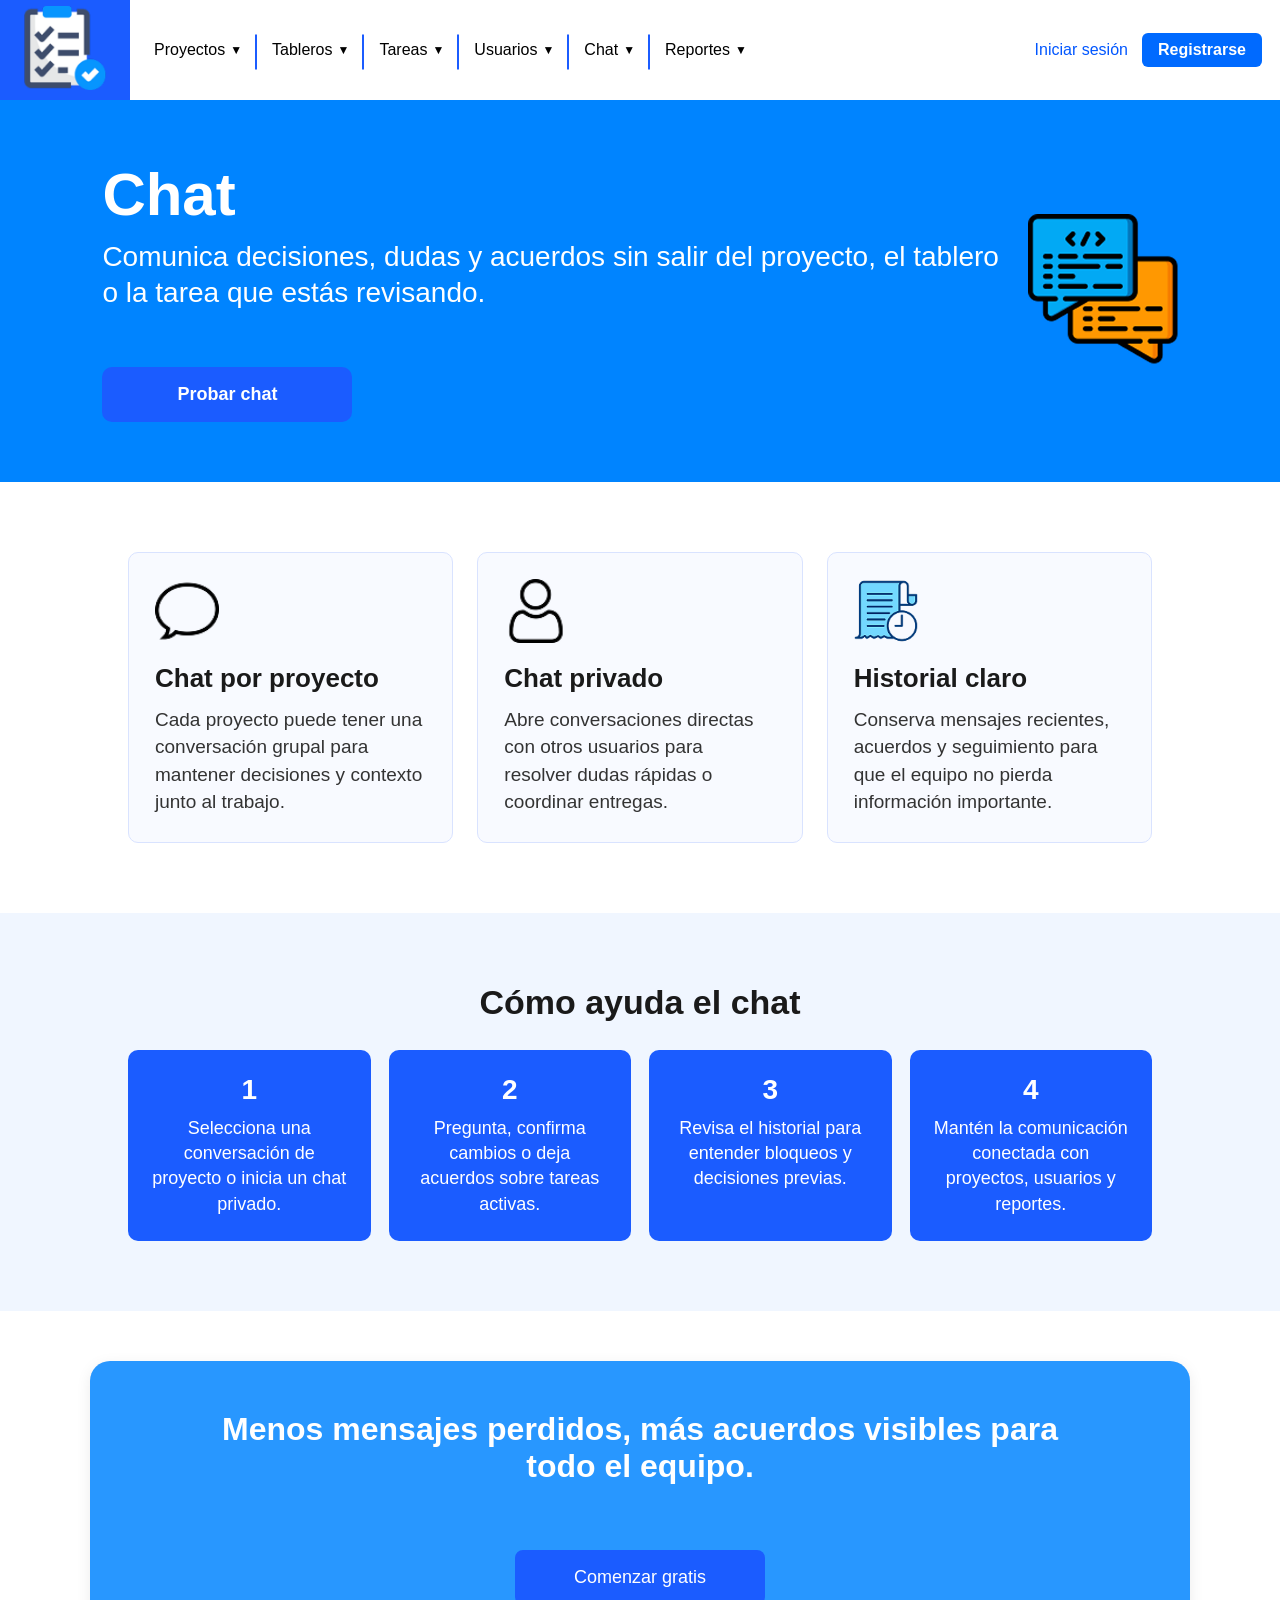
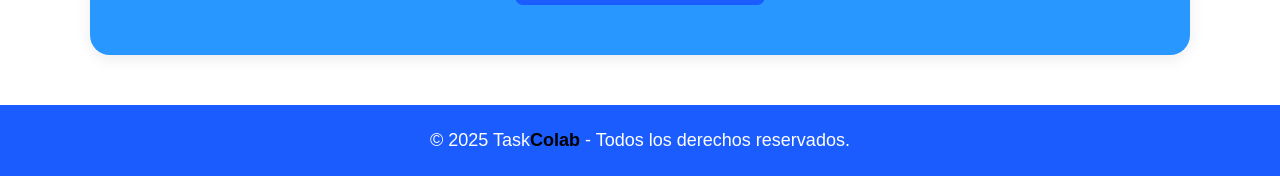
==== view/chat.html @ fbf8bac7 "feat: Informative views" ====
<!DOCTYPE html>
<html lang="es">
<head>
    <meta charset="UTF-8">
    <meta name="viewport" content="width=device-width, initial-scale=1.0">
    <title>Chat</title>
    <link rel="icon" type="image/png" href="../assets/img/logo.png">
    <link rel="apple-touch-icon" href="../assets/img/logo.png">
    <link rel="stylesheet" href="../assets/styles/main.css">
</head>
<body>
    <header class="header">
        <div class="logo-box-todo">
            <a href="../index.html">
                <img src="../assets/img/logo.png" width="30" alt="logo_tareas" class="logo">
            </a>
        </div>

        <nav class="nav-container">
            <div class="nav-links">
                <div class="nav-item dropdown">
                    <a class="dropdown-toggle">Proyectos <span class="arrow">▼</span></a>
                    <div class="dropdown-menu">
                        <a href="../view/proyectos.html"><h4>Espacios de proyecto</h4></a>
                        <p>Centraliza tableros, tareas, miembros, fechas y avances.</p>
                    </div>
                </div>

                <div class="nav-item dropdown">
                    <a class="dropdown-toggle">Tableros <span class="arrow">▼</span></a>
                    <div class="dropdown-menu">
                        <a href="../view/tablero.html"><h4>Administración de tableros</h4></a>
                        <p>Consulta, crea, elimina o edita tus tableros.</p>
                    </div>
                </div>

                <div class="nav-item dropdown">
                    <a class="dropdown-toggle">Tareas <span class="arrow">▼</span></a>
                    <div class="dropdown-menu">
                        <a href="../view/tareas.html"><h4>Gestionar tareas</h4></a>
                        <p>Crea, asigna y monitorea tus tareas de forma sencilla.</p>
                    </div>
                </div>

                <div class="nav-item dropdown">
                    <a class="dropdown-toggle">Usuarios <span class="arrow">▼</span></a>
                    <div class="dropdown-menu">
                        <a href="../view/usuarios.html"><h4>Gestión de usuarios</h4></a>
                        <p>Crea y edita usuarios dentro de tus equipos.</p>
                    </div>
                </div>

                <div class="nav-item dropdown">
                    <a class="dropdown-toggle">Chat <span class="arrow">▼</span></a>
                    <div class="dropdown-menu">
                        <a href="../view/chat.html"><h4>Mensajería del equipo</h4></a>
                        <p>Conversa por proyecto o de forma privada.</p>
                    </div>
                </div>

                <div class="nav-item dropdown">
                    <a class="dropdown-toggle">Reportes <span class="arrow">▼</span></a>
                    <div class="dropdown-menu">
                        <a href="../view/reportes.html"><h4>Panel de reportes</h4></a>
                        <p>Analiza progreso, rendimiento y productividad.</p>
                    </div>
                </div>
            </div>

            <div class="nav-actions">
                <a href="../view/login.html" class="login">Iniciar sesión</a>
                <a href="../view/registro.html">
                    <button class="btn-primary">Registrarse</button>
                </a>
            </div>
        </nav>
    </header>

    <section class="hero">
        <div class="hero-content">
            <h1 class="title">Chat</h1>
            <p class="subtitle">
                Comunica decisiones, dudas y acuerdos sin salir del proyecto, el tablero o la tarea que estás revisando.
            </p>
            <a href="../view/registro.html">
                <button class="btn-secondary">Probar chat</button>
            </a>
        </div>
        <div class="hero-img">
            <img src="../assets/img/img_comenta.png" alt="Imagen de chat">
        </div>
    </section>

    <section class="module-info">
        <div class="module-info-grid">
            <article class="module-info-card">
                <img src="../assets/img/coment-task.png" alt="Chat de proyecto">
                <h3>Chat por proyecto</h3>
                <p>Cada proyecto puede tener una conversación grupal para mantener decisiones y contexto junto al trabajo.</p>
            </article>
            <article class="module-info-card">
                <img src="../assets/img/usuario-task.png" alt="Chat privado">
                <h3>Chat privado</h3>
                <p>Abre conversaciones directas con otros usuarios para resolver dudas rápidas o coordinar entregas.</p>
            </article>
            <article class="module-info-card">
                <img src="../assets/img/historial-reportes.png" alt="Historial">
                <h3>Historial claro</h3>
                <p>Conserva mensajes recientes, acuerdos y seguimiento para que el equipo no pierda información importante.</p>
            </article>
        </div>
    </section>

    <section class="module-flow">
        <h3>Cómo ayuda el chat</h3>
        <div class="module-flow-list">
            <div class="module-flow-step">
                <strong>1</strong>
                <p>Selecciona una conversación de proyecto o inicia un chat privado.</p>
            </div>
            <div class="module-flow-step">
                <strong>2</strong>
                <p>Pregunta, confirma cambios o deja acuerdos sobre tareas activas.</p>
            </div>
            <div class="module-flow-step">
                <strong>3</strong>
                <p>Revisa el historial para entender bloqueos y decisiones previas.</p>
            </div>
            <div class="module-flow-step">
                <strong>4</strong>
                <p>Mantén la comunicación conectada con proyectos, usuarios y reportes.</p>
            </div>
        </div>
    </section>

    <section class="cta">
        <p>Menos mensajes perdidos, más acuerdos visibles para todo el equipo.</p>
        <a href="../view/registro.html">
            <button class="btn-secondary">Comenzar gratis</button>
        </a>
    </section>

    <footer class="footer">
        <p>© 2025 Task<span class="colab-black">Colab</span> - Todos los derechos reservados.</p>
    </footer>

    <script src="../assets/javascript/menu.js"></script>
</body>
</html>
---- assets/styles/main.css ----
* {
    margin: 0;
    padding: 0;
    box-sizing: border-box;
    font-family: "Poppins", sans-serif;
}

body {
    background-color: #ffffff;
    color: #1a1a1a;
}

/* ============= NAVBAR ============= */
.header {
    display: flex;
    align-items: center;
    height: 100px;
    width: 100%;
    justify-content: flex-start;
    overflow: visible;
}

/* Recuadro azul solo donde está el logo */
.logo-box {
    background-color: #1B5CFF;
    width: 200px;       
    height: 100%;
    display: flex;
    justify-content: center;
    align-items: center;
}

.logo {
    width: 100px;
}

/* Parte blanca del header */
.nav-container {
    flex: 1;
    min-width: 0;
    background-color: #ffffff;
    display: flex;
    align-items: center;
    justify-content: space-between;
    padding: 0 clamp(14px, 2.2vw, 36px);
    gap: clamp(12px, 1.8vw, 28px);
}

.nav-links {
    display: flex;
    align-items: center;
    gap: clamp(16px, 1.7vw, 30px);
    min-width: 0;
    flex: 1;
}

.nav-links a {
    color: #000;
    text-decoration: none;
    font-size: clamp(16px, 1.18vw, 20px);
    font-weight: 500;
    position: relative;
    padding: 0 6px;
    white-space: nowrap;
}
.nav-links a:hover {
    color: #1B5CFF;
}


/* Línea azul entre los enlaces */
.nav-links a::after {
    content: "";
    position: absolute;
    right: calc(clamp(16px, 1.7vw, 30px) / -2);
    top: 60%;
    transform: translateY(-50%);
    width: 2px;
    height: 40px; 
    background-color: #1B5CFF; 
}

.nav-links .nav-item:last-child a::after,
.dropdown-menu a::after {
    display: none;
}


.nav-actions {
    display: flex;
    align-items: center;
    gap: clamp(12px, 1.5vw, 24px);
    flex-shrink: 0;
}

.login {
    color: #0056ff;
    font-weight: 500;
    text-decoration: none;
    font-size: clamp(16px, 1.18vw, 20px);
    white-space: nowrap;
}
.login:hover {
    text-decoration: underline;
}

.btn-primary {
    background-color: #006aff;
    color: #fff;
    border: none;
    border-radius: 6px;
    padding: 8px 16px;
    cursor: pointer;
    font-weight: 600;
    font-size: clamp(16px, 1.15vw, 20px);
    white-space: nowrap;
}

.btn-primary:hover {
    background-color: #004dcc;
}


/* ============= BOTONES UNIFICADOS ============= */
.btn-secondary,
.hero .btn-secondary,
.features .btn-secondary,
.main-features button {
    background-color: #1B5CFF;
    color: #fff;
    border: none;
    border-radius: 10px;
    width: 250px;         
    height: 55px;          
    font-size: 18px;
    font-weight: 600;
    cursor: pointer;
    transition: 0.3s ease;
    text-align: center;
    display: inline-block;
}

.btn-secondary:hover,
.hero .btn-secondary:hover,
.features .btn-secondary:hover,
.main-features button:hover {
    background-color: #004dcc;
}

/* ============= HERO ============= */
.hero {
    background: #0084FF;
    color: #fff;
    padding: 60px 15%;
    display: flex;
    align-items: center;
    justify-content: space-between;
}

.hero-content {
    max-width: 900px;
}

.title {
    font-size: 80px;
    font-weight: 700;
    margin-bottom: 10px;
}

.title span {
    color: #000;
    padding: 0 6px;
    border-radius: 4px;
}

.subtitle {
    font-size: 40px;
    margin-bottom: 25px;
    line-height: 1.3;
}

.hero-img img {
    width: 180px;
}

/* ============= FEATURES ============= */
.features {
    background: #ffffff;
    text-align: center;
    padding: 50px 10%;
}

.features h2 {
    color: #1a1a1a;
    font-size: 30px;
    font-weight: 600;
    margin-bottom: 35px;
}

.features-grid {
    display: flex;
    justify-content: center;
    flex-wrap: wrap;
    gap: 35px;
}

.feature-item {
    width: 170px;
    text-align: center;
    border-radius: 10px;
    padding: 15px 10px;
    transition: transform 0.2s ease-in-out;
}

.feature-item:hover {
    transform: translateY(-5px);
}

.feature-item img {
    width: 80px;
    margin-bottom: 10px;
}

.feature-item p {
    font-size: 25px;
    color: #fff;
    font-weight: 600;
}

.feature-item:nth-child(1),
.feature-item:nth-child(3) {
    background-color: #2897FF;
}

.feature-item:nth-child(2),
.feature-item:nth-child(4) {
    background-color: #1B5CFF;
}

.features .btn-secondary {
    margin-top: 40px;
}

/* ============= WHY TASKCOLAB ============= */
.why {
    display: flex;
    align-items: center;
    justify-content: center;
    gap: 60px;
    background: #f0f6ff;
    padding: 80px 10%;
    position: relative;
}

.why::before {
    content: "";
    position: absolute;
    right: 0;
    top: 0;
    width: 60%;
    height: 90%;
    background: #007bff;
    opacity: 0.12;
}

.why-img img {
    width: 600px;
    max-width: 100%;
    z-index: 1;
}

.why-text {
    background: #007bff;
    color: #fff;
    padding: 40px 50px;
    border-radius: 15px;
    z-index: 2;
    max-width: 450px;
}

.why-text h3 {
    font-size: 36px;
    font-weight: 700;
    margin-bottom: 20px;
    text-align: center;
}

.why-text ul {
    list-style: none;
    padding: 0;
}

.why-text li {
    font-size: 32px;
    margin-bottom: 10px;
    padding-left: 20px;
    position: relative;
}

.why-text li::before {
    content: "•";
    color: #fff;
    position: absolute;
    left: 0;
    top: 0;
}

/* ============= MAIN FEATURES ============= */
.main-features {
    text-align: center;
    padding: 60px 10%;
}

.main-features h3 {
    font-size: 30px;
    color: #000000;
    margin-bottom: 35px;
}

.main-features-list {
    display: flex;
    flex-direction: column;
    align-items: center;
    gap: 20px;
    margin-bottom: 50px;
}

.feature-card {
    padding: 20px;
    border-radius: 10px;
    width: 90%;
    max-width: 1100px;
    display: flex;
    align-items: center;
    gap: 20px;
    text-align: left;
    transition: 0.3s ease;
}

.feature-card:nth-child(odd) {
    background: #1B5CFF;
}

.feature-card:nth-child(even) {
    background: #2897FF;
}

.feature-card img {
    width: 60px;
}

.feature-card p {
    font-size: 20px;
    color: #ffffff;
    line-height: 1.3;
}
.feature-card:hover {
    transform: translateY(-5px);
}

/* ============= CTA ============= */
.cta {
    background-color: #2897FF;
    color: #fff;
    text-align: center;
    padding: 60px 8%;
    border-radius: 20px;
    max-width: 1100px;
    margin: 50px auto;
    box-shadow: 0 4px 15px rgba(0, 0, 0, 0.08);
}

.cta p {
    font-size: 38px;
    font-weight: 600;
    margin-bottom: 35px;
}

.cta .btn {
    background: #fff;
    color: #007bff;
    padding: 18px 45px;
    border-radius: 10px;
    font-weight: 700;
    font-size: 30px;
    border: none;
    cursor: pointer;
    transition: 0.3s;
}

.cta .btn:hover {
    background: #e6f0ff;
}

/* ============= FOOTER ============= */
.footer {
    background: #1B5CFF;
    color: #fff;
    text-align: center;
    font-size: 20px;
    padding: 30px 0;
}

.footer .colab-black {
    color: #000;
    font-weight: 700;
}

/* ============= SECCION LOGINN ============= */
/* ==== FONDO ==== */
.login-background {
    background: #0084FF url('../img/imagenfondologin.png') center center no-repeat;
    background-size: cover;
    width: 100%;
    height: 100vh;

    display: flex;
    flex-direction: column;
    justify-content: center;
    align-items: center;
    position: relative;
}


/* ==== TARJETA LOGIN ==== */
.login-card {
    
    background: rgba(255, 255, 255, 0.8);
    padding: 40px 60px;
    border-radius: 15px;
    box-shadow: 0 4px 10px rgba(0,0,0,0.15);
    text-align: center;
    width: 320px;
}

.login-card h2 {
    margin-bottom: 25px;
    font-size: 26px;
    color: #000;
}

/* ==== CAMPOS ==== */
.login-card label {
    display: block;
    text-align: left;
    margin-bottom: 6px;
    font-size: 14px;
    font-weight: 600;
    color: #000000;
}

.login-card input {
    background-color: rgba(27, 92, 255, 0.55); 
    color: #ffffff;
    width: 100%;
    padding: 10px;
    border-radius: 8px;
    border: 1.5px solid transparent;
    margin-bottom: 18px;
    font-size: 14px;
    outline: none;
}

.login-card input:focus {
    border-color: #ffffff; 
    box-shadow: 0 0 8px rgba(255, 255, 255, 0.7); 
    color: #ffffff;
    background-color: rgba(27, 92, 255, 0.8);
}
/* ==== BOTÓN ==== */
.login-card button {
    background-color: #1B5CFF;
    color: #fff;
    border: none;
    border-radius: 8px;
    padding: 10px 0;
    width: 100%;
    font-size: 16px;
    font-weight: 600;
    cursor: pointer;
    transition: 0.3s;
}

.login-card button:hover {
    background-color: #004dcc;
}

/* ==== ENLACE ==== */
.register-link {
    display: block;
    margin-top: 15px;
    color: #004dcc;
    text-decoration: none;
    font-size: 16px;
}


/* ==== LOGO SUPERIOR ==== */
.logo-header {
    background: #1B5CFF;
    position: absolute;
    top: 0px;
    left: 0px;
    padding: 20px; 
    border-radius: 0px; 
    display: flex;
    justify-content: center;
    align-items: center;
    box-shadow: 0 2px 8px rgba(0,0,0,0.2);
    transition: all 0.3s ease;
}
.logo-header:hover {
    background: #004dcc; 
    transform: scale(1.05); 
    box-shadow: 0 4px 12px rgba(0,0,0,0.3); 
}

.logo-header img {
    width: 90px;
    height: auto;
}
.register-link:hover {
    text-decoration: underline;
}

/* ==================== TABLEROS ==================== */

.why-tableros {
    display: flex;
    justify-content: center;
    align-items: center;
    gap: 25px;
    padding: 60px 10%;
    flex-wrap: wrap;
}

/* Recuadros */
.why-box {
    width: 500px;
    height: 300px;
    border-radius: 10px;
    display: flex;
    flex-direction: column;
    justify-content: center;
    align-items: center;
    padding: 60px;
}

/* Recuadro blanco */
.white-box img {
    width: 100%;
    height: auto;
}

/* Recuadro azul */
.blue-box {
    background-color: #1B5CFF;
    color: #ffffff;
    text-align: center;
    border-radius: 10px;
    padding: 30px;
}

.blue-box h3 {
    font-size: 30px;
    line-height: 1.4;
    margin-bottom: 20px;
    font-weight: 600;
}

.blue-box img {
    width: 90px;
    height: auto;
}

/* Hover sutil */
.white-box:hover, .blue-box:hover {
    transform: translateY(-5px);
    transition: 0.3s ease;
}



/* --- FEATURES TABLEROS --- */
.features-tableros {
    background: #ffffff;
    text-align: center;
    font-size: 36px;
    padding: 60px 10%;
}

.features-grid-tableros {
    display: flex;
    flex-direction: column; /* uno debajo del otro */
    align-items: center;
    gap: 25px; /* separación entre recuadros */
}

/* Recuadro individual */
.feature-item-tableros {
    display: flex;
    align-items: center;
    justify-content: space-between;
    gap: 30px;
    width: 500px;
    border-radius: 12px;
    padding: 20px 25px;
    transition: all 0.3s ease;
    color: #ffffff;
    cursor: pointer;
}

/* Texto dentro del recuadro */
.feature-item-tableros p {
    font-size: 30px;
    font-weight: 400;
    margin: 0;
}

/* Imagen a la derecha */
.feature-item-tableros img {
    width: 100px;
    height: auto;
}
.main-features-box,
.main-features-box * {
  color: #fff !important;
}

/* Colores alternados */
.feature-item-tableros:nth-of-type(2) {
    background-color: #1B5CFF;
}
.feature-item-tableros:nth-of-type(3) {
    background-color: #2897FF;
}
.feature-item-tableros:nth-of-type(4) {
    background-color: #1B5CFF;
}

/* Hover igual que login/registro */
.feature-item-tableros:hover {
    transform: scale(1.05);
    box-shadow: 0 0 15px rgba(27, 92, 255, 0.5);
}

/* Botón final */
.features-tableros .btn-secondary {
    margin-top: 40px;
    padding: 12px 25px;
    font-size: 18px;
    background-color: #1B5CFF;
    color: white;
    border: none;
    border-radius: 8px;
    cursor: pointer;
    transition: all 0.3s ease;
}

.features-tableros .btn-secondary:hover {
    background-color: #174ed1;
    transform: scale(1.05);
}

/* === MAIN FEATURES: un solo recuadro con texto vertical e imágenes a la derecha === */
.main-features-tableros {
    text-align: center;
    padding: 60px 0;
}

/* Recuadro azul completo */
.main-features-box {
    background-color: #1B5CFF;
    color: #fff;
    max-width: 1100px;
    width: 90%;
    max-width: Cx;
    margin: 0 auto;
    padding: 40px 60px;
    border-radius: 10px;
    box-shadow: 0 4px 10px rgb(255, 255, 255);
}

/* Título */
.main-features-box h3 {
    color:#f0f6ff;
    font-size: 30px;
    font-weight: 700;
    margin-bottom: 35px;
    text-align: center;
}

/* Contenedor de los pasos */
.main-features-steps {
    display: flex;
    flex-direction: column;
    gap: 25px;
}

/* Cada paso */
.step {
    display: flex;
    align-items: center;
    gap: 25px;
    /*justify-content: flex-start;*/
    text-align: left;
}

/* Números dentro de círculos */
.circle {
    width: 50px;
    height: 50px;
    border: 3px solid #fff;
    border-radius: 50%;
    display: flex;
    align-items: center;
    justify-content: center;
    font-weight: 700;
    font-size: 20px;
}

/* Texto de cada paso */
.step p {
    font-size: 25px;
    flex: 1;
}

/* Botón */
.main-features-tableros .btn-primary {
    margin-top: 30px;
    padding: 15px 20px;
    font-size: 18px;

}
/* Logo con hover en la esquina superior izquierda */
.logo-box-todo {
    background-color: #1B5CFF;
    width: clamp(130px, 10vw, 170px);
    flex-shrink: 0;
    height: 100%;
    display: flex;
    justify-content: center;
    align-items: center;
}
.logo-box-todo:hover {
    background: #004dcc; 
    transform: scale(1.05); 
    box-shadow: 0 4px 12px rgba(0,0,0,0.3);
}



/* ==================== TAREAS ============================== */
/* ==== SECCIÓN WHY-TAREAS ==== */
.why-tareas {
  display: flex;
  justify-content: center;
  align-items: flex-start;
  gap: 50px;
  padding: 50px 10%;
  position: relative;
}

/* Cada bloque de tarea (parte 1 y parte 2) */
.why-tareas > div {
  flex: 1;
  text-align: left;
}

/* Línea vertical al centro */
.why-tareas::before {
  content: "";
  position: absolute;
  top: 0;
  bottom: 0;
  width: 3px;
  background-color: #1B5CFF;
  left: 50%;
  transform: translateX(-50%);
}

/* Título de cada parte */
.why-tareas h3 {
  font-size: 30px;
  color: #000;
  margin-bottom: 15px;
  text-align: center;
}

/* Caja de cada fila (tarea asignada, fecha, prioridad, etc.) */
.why-box-tareas {
  display: flex;
  align-items: center;
  gap: 10px;
  margin-bottom: 10px;
}

.why-box-tareas img {
  width: 30px;
  height: 30px;
}

.why-box-tareas p {
  font-size: 20px;
  color: #000;
  margin: 0;
}


/* ==== SECCIÓN FUNCIONES DE TAREAS ==== */
.features-task {
  text-align: center;
  background-color: #fff;
  padding: 60px 10%;
}

.features-task-box h3:first-of-type {
  font-size: 36px;
  margin-bottom: 25px;
  color: #000;
}

.features-steps {
  display: flex;
  flex-direction: column;
  align-items: flex-start;
  gap: 15px;
  margin: 0 auto 25px;
  max-width: 700px;
}

.step {
  display: flex;
  align-items: center;
  gap: 10px;
}

.step img {
  width: 25px;
}

.step p {
  font-size: 25px;
  color: #000;
}

.features-task-box h3:last-of-type {
  font-size: 30px;
  color: #000;
  margin: 30px 0 10px;
}

.features-task button {
  background-color: #1B5CFF;
  color: #fff;
  border: none;
  border-radius: 8px;
  padding: 18px 42px;
  font-size: 16px;
  cursor: pointer;
  transition: 0.3s;
}

.features-task button:hover {
  background-color: #004dcc;
}

/* ==== SECCIÓN DE TRES RECUADROS AZULES ==== */
.mmain-features {
  background-color: #fff;
  text-align: center;
  padding: 50px 10%;
}

.main-features-grid {
  display: flex;
  justify-content: center;
  gap: 20px;
  margin-bottom: 30px;
}

.feature-item-task {
  background-color: #1B5CFF;
  border-radius: 12px;
  padding: 20px 25px;
  width: 350px;
  font-size: 30px;
  color: #fff;
  display: flex;
  flex-direction: row-reverse;
  align-items: center;
  justify-content: space-between;
  text-align: left;
  transition: transform 0.3s ease, background-color 0.3s ease;
}

.feature-item-task :hover {
  transform: translateY(-5px);
  background-color: #004dcc;
}

.feature-item-task-task p {
  font-size: 20px;
  font-weight: 600;
  margin: 5;
  max-width: 80%;
}

.feature-item-task img {
  width: 90px;
  height: auto;
}

/* Botón debajo */
.mmain-features button {
  background-color: #1B5CFF;
  color: #fff;
  border: none;
  border-radius: 8px;
  padding: 12px 25px;
  font-size: 16px;
  cursor: pointer;
  transition: 0.3s;
}

.mmain-features button:hover {
  background-color: #004dcc;
}

/* ================== SECCION USUARIOS ======================= */

.why-usuarios {
  display: flex;
  justify-content: space-between;
  align-items: flex-start;
  background-color: #ffffff;
  padding: 60px 10%;
  gap: 50px;
}

.why-parte1-usuarios {
  flex: 1;
}

.why-parte1-usuarios h3 {
  font-size: 40px;
  color: #000;
  margin-bottom: 15px;
}

.why-parte1-usuarios p {
  font-size: 20px;
  color: #333;
  line-height: 1.6;
}

.why-parte2-usuarios {
  flex: 1;
  display: flex;
  justify-content: center;
  font-size: 10px;
}
.why-parte2-usuarios:hover{
    transform: translateY(-5px);
}

.why-box-usuarios {
  background-color: #f8faff;
  border: 1px solid #d9e3ff;
  border-radius: 12px;
  padding: 25px 30px;
  width: 350px;
  text-align: left;
  box-shadow: 0px 3px 8px rgba(0,0,0,0.05);
}

.user-header {
  display: flex;
  align-items: center;
  gap: 15px; /* espacio entre foto y texto */
  margin-bottom: 15px;
}

.user-header img {
  width: 80px;
  height: 80px;
  border-radius: 50%;
}

.user-info h3 {
  font-size: 30px;
  color: #000;
  margin: 0;
}

.user-info h4 {
  font-size: 15px;
  color: #000000;
  margin-top: 5px;
}

.why-box-usuarios ul {
  list-style-type: disc;
  padding-left: 20px;
  margin: 0;
}

.why-box-usuarios li {
  font-size: 20px;
  color: #000;
  margin-bottom: 5px;
}

/* ======= SECCIÓN FEATURES (Roles y Seguridad) ======= */
.features-usuarios {
  background-color: #fff;
  padding: 60px 10%;
  text-align: center;
}

.features-grid-usuarios {
  display: flex;
  flex-wrap: wrap;
  justify-content: center;
  gap: 25px;
  margin-top: 30px;
}

/* Títulos y descripciones generales */
.features-grid-usuarios > div:first-child {
  flex-basis: 100%;
  text-align: center;
}

.features-grid-usuarios h3 {
  font-size: 40px;
  color: #000;
  margin-bottom: 10px;
}

.features-grid-usuarios p {
  font-size: 20px;
  color: #333;
  line-height: 1.5;
}

/* Tarjetas individuales */
.feature-item-usuarios {
  background-color: #f8faff;
  border: 1px solid #d9e3ff;
  border-radius: 12px;
  padding: 25px 20px;
  width: 350px;
  text-align: left;
  text-align: center;
  box-shadow: 0px 3px 8px rgba(0,0,0,0.05);
  transition: transform 0.3s ease;

  display: flex;
  flex-direction: column;
  gap: 20px;
}

.feature-item-header {
  display: flex;
  align-items: center;
  gap: 15px;
}

.feature-item-usuarios:hover {
  transform: translateY(-5px);
}

.feature-item-usuarios img {
  width: 60px;
  height: 60px;
}

.feature-item-usuarios h3 {
  font-size: 25px;
  color: #000;
  margin-bottom: 0px;
}

.feature-item-usuarios p {
  font-size: 18px;
  color: #444;
  text-align: justify;
}

/* ======= BOTÓN ======= */
.btn-secondary {
  background-color: #1b5cff;
  color: #fff;
  font-size: 18px;
  font-weight: 500;
  margin-top: 30px;;
  border-radius: 8px;
  padding: 12px 28px;
  cursor: pointer;
  transition: background 0.3s ease;
}

.btn-secondary:hover {
  background-color: #0d47d4;
}

/* ====== SECCIÓN TIPOS DE REPORTES ====== */
.features-reportes {
  background-color: #fff;
  text-align: center;
  padding: 60px 10%;
}

.features-grid-reportes {
  display: flex;
  flex-direction: column;
  align-items: center;
  gap: 35px;
}

.features-grid-reportes h3 {
  font-size: 30px;
  font-weight: 700;
  color: #000;
  margin-bottom: 20px;
}

/* Contenedor principal de los ítems */
.feactures-item-repo {
  display: flex;
  flex-wrap: wrap;
  justify-content: center;
  gap: 30px;
}

/* Cada ítem individual */
.item-header-repo {
  display: flex;
  align-items: center;
  gap: 15px;
  background-color: #f8f9ff;
  border: 2px solid #d3dcff;
  border-radius: 12px;
  padding: 20px 25px;
  width: 300px;
  transition: all 0.3s ease;
  text-align: left;
}

.item-header-repo:hover {
  background-color: #e9efff;
  transform: translateY(-5px);
  box-shadow: 0 4px 12px rgba(0, 0, 0, 0.15);
}

/* Imagen de cada tipo de reporte */
.item-header-repo img {
  width: 60px;
  height: 60px;
  flex-shrink: 0;
}

/* Texto al lado derecho */
.item-header-repo p {
  font-size: 18px;
  font-weight: 600;
  color: #000;
  margin: 0;
}

/* =================== SECCIÓN PRINCIPAL (VENTAJAS DE REPORTES) ============== */
.features-reportes {
  background-color: #fff;
  text-align: center;
  padding: 60px 10%;
}

.features-grid-reportes {
  display: flex;
  flex-direction: column;
  align-items: center;
  gap: 35px;
}

/* Título principal */
.features-grid-reportes h3 {
  font-size: 35px;
  font-weight: 700;
  color: #000;
  margin-bottom: 30px;
}

/* Contenedor de los ítems */
.feactures-item-repo {
  display: flex;
  flex-wrap: wrap;
  justify-content: center;
  gap: 20px;
}

/* Cada recuadro (Tipo de reporte) */
.item-header-repo {
  display: flex;
  flex-direction: column;
  align-items: center;
  justify-content: center;
  background-color: #fff;
  border: 1px solid #cfd6ff;
  border-radius: 10px;
  padding: 25px 20px;
  width: 230px;
  height: 200px;
  box-shadow: 0 2px 6px rgba(0,0,0,0.1);
  transition: all 0.3s ease;
}

.item-header-repo:hover {
  transform: translateY(-5px);
  border-color: #6a8dff;
  box-shadow: 0 5px 15px rgba(0,0,0,0.15);
}

/* Imagen arriba */
.item-header-repo img {
  width: 85px;
  height: 85px;
  margin-bottom: 10px;
}

/* Texto debajo */
.item-header-repo p {
  font-size: 20px;
  font-weight: 600;
  color: #000;
  margin: 0;
  text-align: center;
}

/* ====== SECCIÓN PRINCIPAL (VENTAJAS DE REPORTES) ====== */
.main-features-reportes {
  text-align: center;
  padding: 60px 10%;
  background-color: #fff;
}

.main-features-reportes h3 {
  font-size: 30px;

  font-weight: 700;
  color: #000;
  margin-bottom: 30px;
}

.main-features-reportes p {
  font-size: 25px;
  color: #333;
  margin-bottom: 35px;
}

/* Lista de ventajas */
.main-features-list-repo {
  display: flex;
  flex-direction: column;
  align-items: center;
  gap: 18px;
}

/* Cada tarjeta azul */
.feature-card-repo {
  display: flex;
  align-items: center;
  gap: 15px;
  color: #fff;
  padding: 20px 35px;
  border-radius: 10px;
  width: 650px;
  box-shadow: 0 4px 12px rgba(0, 0, 0, 0.15);
  transition: transform 0.3s ease;
}

.feature-card-repo:hover {
  transform: scale(1.03);
}

/* Colores alternos */
.feature-card-repo:nth-child(1),
.feature-card-repo:nth-child(3) {
  background: linear-gradient(90deg, #36A0FF, #00A2FF); /* azul claro */
}

.feature-card-repo:nth-child(2),
.feature-card-repo:nth-child(4) {
  background: linear-gradient(90deg, #004DFF, #0029FF); /* azul más oscuro */
}

/* Imagen al lado izquierdo */
.feature-card-repo img {
  width: 60px;
  height: 60px;
  flex-shrink: 0;
}

/* Texto a la derecha */
.feature-card-repo p {
  color:white;
  font-size: 20px;
  font-weight: 700;
  margin: 0;
  text-align: left;
}

/* Botón */
.main-features-reportes .btn-primary {
  background: linear-gradient(90deg, #0072FF, #0041FF);
  color: #fff;
  border: none;
  padding: 15px 75px;
  border-radius: 8px;
  margin-top: 40px;
  font-size: 18px;
  font-weight: 600;
  cursor: pointer;
  transition: all 0.3s ease;
}

.main-features-reportes .btn-primary:hover {
  background: linear-gradient(90deg, #0055CC, #002EBB);
  box-shadow: 0 5px 15px rgba(0, 0, 0, 0.2);
  transform: translateY(-2px);
}





/* ========================== MENUS DE LOS NAVBAR ================================*/
/* ======== MENÚ DESPLEGABLE NAVBAR ======== */
.nav-item {
  position: relative;
}

.dropdown-toggle {
  cursor: pointer;
  display: inline-flex;
  align-items: center;
  gap: 5px;
  color: inherit;
  text-decoration: none;
}

.dropdown-toggle,
.dropdown-menu a:hover h4,
.dropdown-menu a:hover p a:hover {
  color: #1b5cff; /* azul de tu diseño */
  
}


.arrow {
  font-size: 12px;
  transition: transform 0.3s ease;
}

.dropdown-menu {
  position: absolute;
  top: 100%; /* justo debajo del enlace */
  left: 50%; /* empieza en el centro horizontal */
  transform: translateX(-50%); /* lo mueve para centrarlo */
  background-color: #ffffff; /* o el color de fondo que uses */
  border-radius: 8px;
  padding: 10px;
  box-shadow: 0 4px 8px rgba(0, 0, 0, 0.15);
  min-width: 230px; /* puedes ajustarlo si quieres */
  z-index: 1000;
  display: none; /* por defecto oculto */
  transform: translateX(-50%) translateX(0px);
}

.dropdown-menu h4 {
  font-size: 16px;
  text-align: center;
  color: #000;
  margin: 0;
}

.dropdown-menu p {
  margin-top: 4px;
  font-size: 14px;
  color: #444;
  line-height: 1.4;
}


/* ESTADO ACTIVO */
.dropdown.active .dropdown-menu {
  display: block;
}

.dropdown.active .arrow {
  transform: rotate(180deg);
}

/* Quita cualquier borde o línea en los submenús */
.dropdown-menu,
.dropdown-menu * {
  border: none !important;
  box-shadow: none !important;
}

/* Si la línea viene de un pseudo-elemento (::before o ::after) */
.dropdown-menu a::before,
.dropdown-menu a::after,
.dropdown-menu h4::before,
.dropdown-menu h4::after {
  content: none !important;
  border: none !important;
}

/* Además, aseguramos que no tenga un underline azul */
.dropdown-menu a {
  text-decoration: none !important;
}

.toast-container {
    position: fixed;
    top: 20px;
    left: 50%;
    transform: translateX(-50%);
    width: auto;
    max-width: 90%;
    z-index: 9999;
    display: flex;
    flex-direction: column;
    gap: 10px;
    align-items: center;
    pointer-events: none;
}

.toast {
    pointer-events: auto;
    background: #ffffff;
    color: #333;
    padding: 10px 16px;
    border-radius: 6px;
    font-size: 14px;
    border: 1px solid #ccc;
    min-width: 180px;
    text-align: center;
    animation: fadeIn 0.3s ease-out;
}

/* Variantes */
.toast.success { background: #e8f7e9; border-color: #4caf50; color: #256d2b; }
.toast.error { background: #fde7e7; border-color: #e53935; color: #9c1f1f; }
.toast.info { background: #e8f0fe; border-color: #3b82f6; color: #1e40af; }

@keyframes fadeIn { from { opacity: 0; transform: translateY(-10px); } to { opacity: 1; transform: translateY(0); } }
.toast.closing { animation: fadeOut 0.25s forwards; }
@keyframes fadeOut { from { opacity: 1; transform: translateY(0); } to { opacity: 0; transform: translateY(-10px); } }

.checkbox-line {
    display: flex;
    gap: 50px; /* Separación entre checkbox y texto */
}
.checkbox-line input[type="checkbox"] {
    width: 18px;
    height: 18px;
    cursor: pointer;
    accent-color: #007bff;
}

.password-wrapper {
  position: relative;
}

.password-wrapper input {
  width: 100%;
  padding-right: 35px; /* espacio para el SVG */
}

.password-wrapper .toggle-password {
  position: absolute;
  right: 9px;
  top: 35%;
  transform: translateY(-50%) scale(0.8); /* reduce tamaño y centra vertical */
  cursor: pointer;
  color: #000000; /* color del SVG */
  width: 30px;  /* ancho más pequeño */
  height: 30px; /* altura más pequeña */
}

.login-password-wrapper {
  position: relative;
}

.login-password-wrapper input {
  width: 100%;
  padding-right: 35px; /* espacio para el SVG */
}

.login-password-wrapper .login-toggle-password {
  position: absolute;
  right: 9px;
  top: 55%;
  transform: translateY(-50%) scale(0.8); /* reduce tamaño y centra vertical */
  cursor: pointer;
  color: #000000; /* color del SVG */
  width: 30px;  /* ancho más pequeño */
  height: 30px; /* altura más pequeña */
}







































/* ==================== RESPONSIVE DESIGN ==================== */
/* ==================== RESPONSIVE FLUIDO PARA LAPTOPS MEDIANAS (1024px - 1280px) ==================== */
@media (max-width: 1280px) and (min-width: 1025px) {
    /* Header */
    .nav-container { padding: 0 18px; gap: 16px; }
    .nav-links { gap: 18px; }
    .nav-actions { gap: 14px; }
    .logo-box-todo { width: 130px; }
    .logo { width: 84px; }
    .nav-links a,
    .login,
    .btn-primary { font-size: 16px; }

    .nav-links a::after {
      right: -9px; /* antes estaba -40px */
      height: 35px; /* opcional, para ajustar visual */
    }

    /* Hero */
    .hero { padding: clamp(40px, 5vw, 60px) 8%; }
    .title { font-size: clamp(48px, 5vw, 60px); }
    .subtitle { font-size: clamp(24px, 3vw, 28px); }
    .hero-img img { width: clamp(120px, 12vw, 150px); }

    /* Features */
    .features-grid { gap: clamp(20px, 3vw, 30px); }
    .feature-item { width: clamp(180px, 18vw, 200px); }

    /* Why section */
    .why { gap: clamp(30px, 4vw, 50px); padding: clamp(40px, 5vw, 60px) 8%; }
    .why-img img { width: clamp(400px, 40vw, 500px); }
    .why-text { padding: clamp(25px, 3vw, 35px) clamp(30px, 4vw, 40px); font-size: clamp(16px, 1.5vw, 18px); }

    /* Main features cards */
    .feature-card { gap: clamp(10px, 2vw, 15px); }
    .feature-card img { width: clamp(45px, 4vw, 55px); }

    /* CTA */
    .cta { padding: clamp(40px, 5vw, 50px) 8%; }
    .cta p { font-size: clamp(28px, 3vw, 32px); }
    .cta .btn { font-size: clamp(18px, 2vw, 20px); padding: clamp(12px, 1.5vw, 15px) clamp(25px, 3vw, 35px); }

    /* Footer */
    .footer { font-size: clamp(16px, 1.5vw, 18px); padding: clamp(20px, 2vw, 25px) 0; }

    /* Tableros y tareas */
    .why-tableros, .why-tareas, .features-task, .features-tableros, .main-features-tableros { padding: clamp(40px, 5vw, 50px) 8%; }
    .feature-item-tableros, .feature-item-task, .feature-card-repo { width: auto; max-width: 90%; }

    /* Login */
    .login-card { width: clamp(320px, 28vw, 350px); }
    .logo-header img { width: clamp(70px, 6vw, 80px); }
}

/* Pantallas pequeñas (celulares) */
@media (max-width: 768px) {
    /* Header */
    .header {
        flex-direction: column;
        height: auto;
    }

    .nav-container {
        flex-direction: column;
        padding: 20px;
        gap: 20px;
    }

    .nav-links {
        flex-direction: column;
        gap: 25px;
    }

    .nav-links a::after {
        display: none; /* Quita las líneas verticales en móvil */
    }

    .nav-actions {
        flex-direction: column;
        gap: 15px;
    }

    /* Hero */
    .hero {
        flex-direction: column;
        text-align: center;
        padding: 40px 5%;
    }

    .hero-img img {
        width: 120px;
        margin-top: 20px;
    }

    .title {
        font-size: 40px;
    }

    .subtitle {
        font-size: 22px;
    }

    /* Features */
    .features-grid {
        flex-direction: column;
        align-items: center;
    }

    .feature-item {
        width: 80%;
        max-width: 250px;
    }

    /* Why section */
    .why {
        flex-direction: column;
        gap: 30px;
        padding: 40px 5%;
    }

    .why-img img {
        width: 100%;
        max-width: 400px;
    }

    .why-text {
        padding: 25px;
        font-size: 16px;
    }

    /* Main features */
    .feature-card {
        flex-direction: column;
        text-align: center;
        width: 100%;
    }

    .feature-card img {
        width: 50px;
    }

    .module-info-grid,
    .module-flow-list {
        grid-template-columns: 1fr;
    }

    /* CTA */
    .cta p {
        font-size: 26px;
    }

    .cta .btn {
        font-size: 18px;
        padding: 12px 25px;
    }

    /* Login */
    .login-card {
        width: 90%;
        padding: 30px 25px;
    }

    .logo-header img {
        width: 70px;
    }
}

/* Pantallas medianas (tablets) */
@media (max-width: 1024px) {
    .header {
        height: auto;
        align-items: stretch;
    }

    .nav-links {
        gap: 28px;
        flex-wrap: wrap;
        justify-content: center;
    }

    .nav-container {
        flex-direction: column;
        padding: 18px 24px;
    }

    .nav-actions {
        justify-content: center;
    }

    .hero .title {
        font-size: 48px;
    }

    .why {
        gap: 40px;
    }

    .why-text {
        padding: 30px;
    }

    .module-info-grid,
    .module-flow-list {
        grid-template-columns: 1fr 1fr;
    }
}

.module-info {
  background: #ffffff;
  padding: 70px 10%;
}

.module-info-grid {
  display: grid;
  grid-template-columns: repeat(3, minmax(220px, 1fr));
  gap: 24px;
}

.module-info-card {
  background: #f8faff;
  border: 1px solid #d9e3ff;
  border-radius: 10px;
  padding: 26px;
  min-height: 220px;
  transition: transform 0.3s ease, box-shadow 0.3s ease;
}

.module-info-card:hover {
  transform: translateY(-5px);
  box-shadow: 0 8px 18px rgba(27, 92, 255, 0.12);
}

.module-info-card img {
  width: 64px;
  height: 64px;
  object-fit: contain;
  margin-bottom: 16px;
}

.module-info-card h3 {
  font-size: 26px;
  margin-bottom: 12px;
}

.module-info-card p {
  font-size: 19px;
  line-height: 1.45;
  color: #333;
}

.module-flow {
  background: #f0f6ff;
  padding: 70px 10%;
  text-align: center;
}

.module-flow h3 {
  font-size: 34px;
  margin-bottom: 28px;
}

.module-flow-list {
  display: grid;
  grid-template-columns: repeat(4, minmax(180px, 1fr));
  gap: 18px;
}

.module-flow-step {
  background: #1B5CFF;
  color: #fff;
  border-radius: 10px;
  padding: 24px;
  min-height: 150px;
}

.module-flow-step strong {
  display: block;
  font-size: 28px;
  margin-bottom: 10px;
}

.module-flow-step p {
  color: #fff;
  font-size: 18px;
  line-height: 1.4;
}

@media (max-width: 1024px) {
  .header {
    height: auto;
    align-items: stretch;
  }

  .logo-box-todo {
    width: 100%;
    height: 100px;
  }

  .nav-container {
    flex-direction: column;
    padding: 18px 24px;
  }

  .nav-links {
    flex-wrap: wrap;
    justify-content: center;
    gap: 22px;
  }

  .nav-links a::after {
    display: none;
  }

  .nav-actions {
    justify-content: center;
  }

  .module-info-grid,
  .module-flow-list {
    grid-template-columns: 1fr 1fr;
  }
}

@media (max-width: 768px) {
  .nav-links,
  .nav-actions {
    flex-direction: column;
  }

  .module-info-grid,
  .module-flow-list {
    grid-template-columns: 1fr;
  }
}
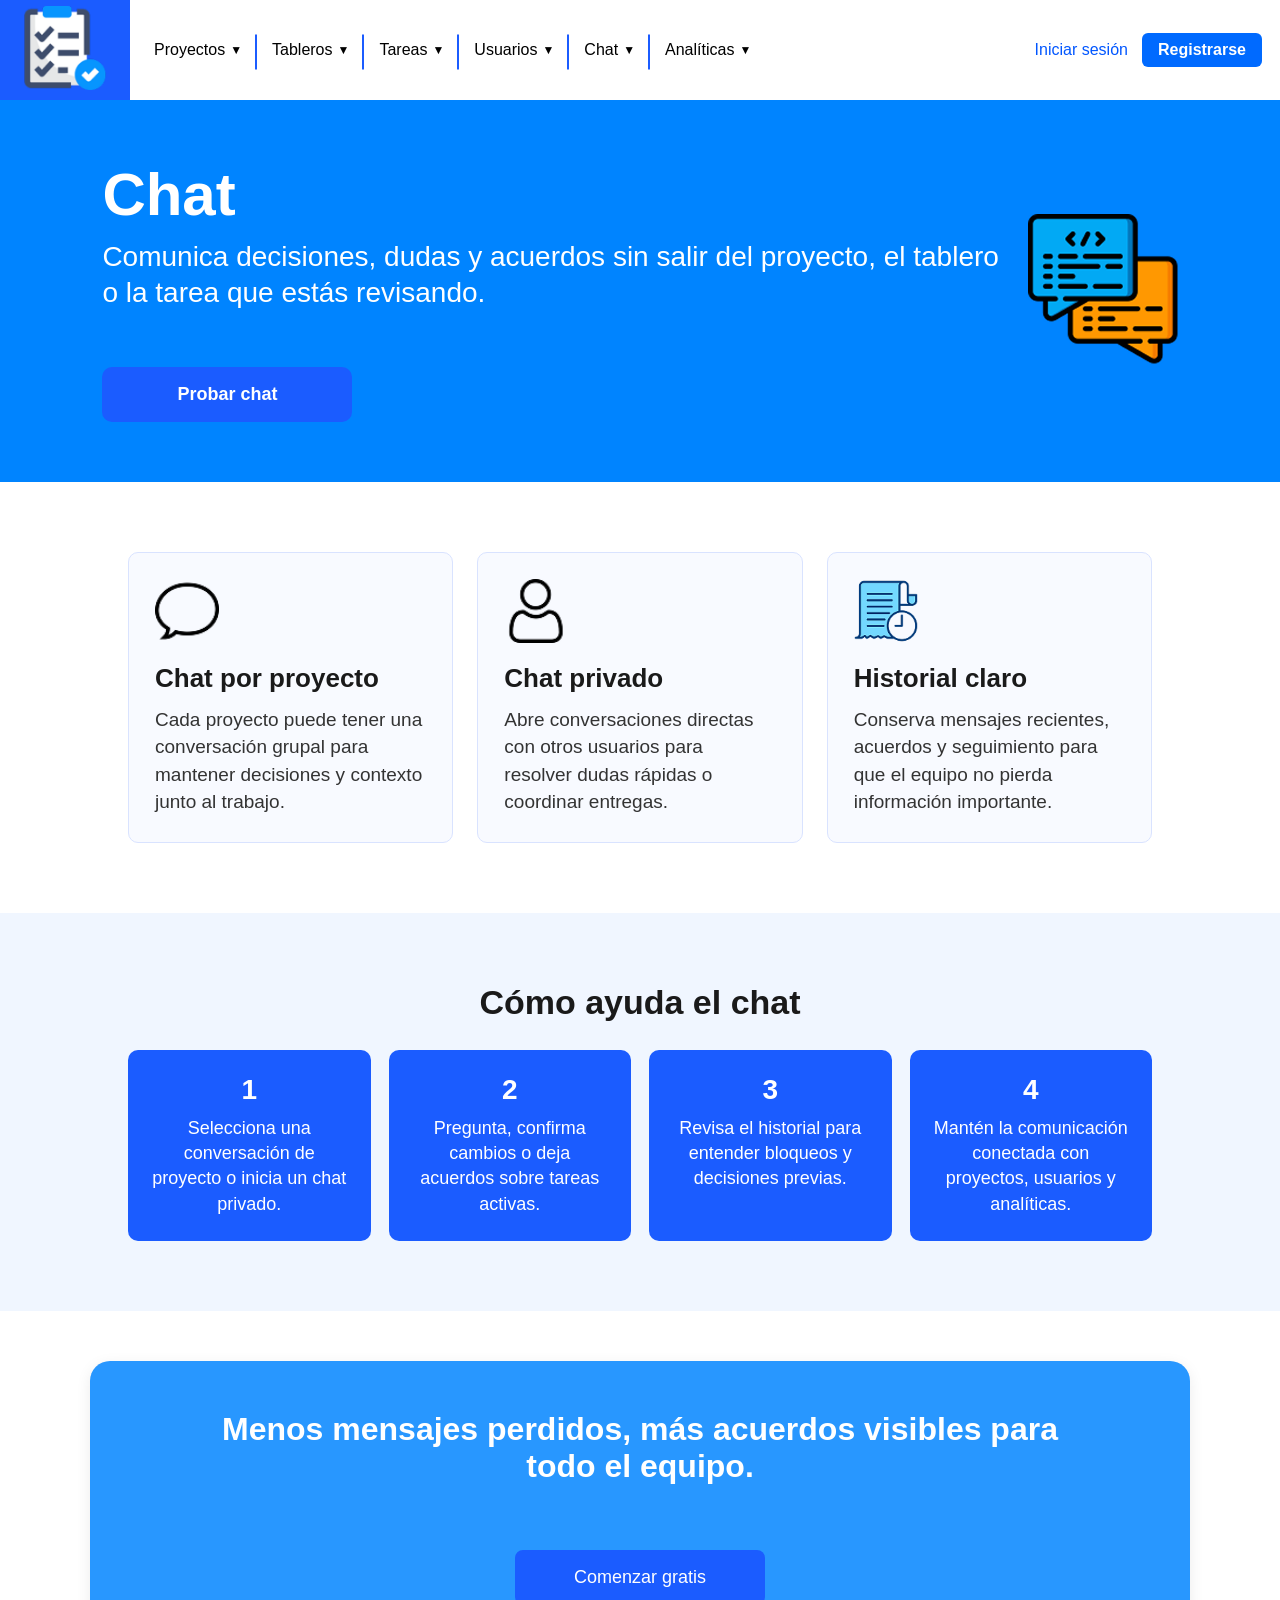
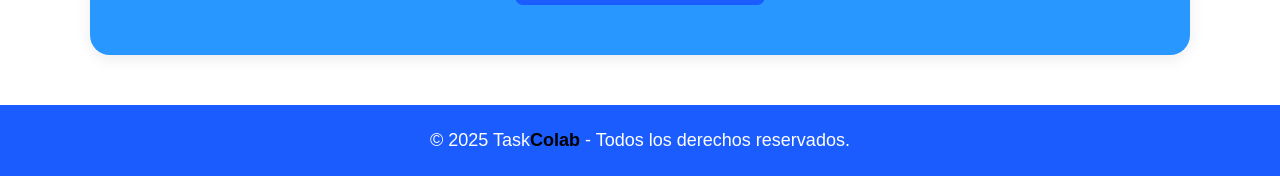
==== commit f10d6327: "feat: latest updates" ====
--- a/view/chat.html
+++ b/view/chat.html
@@ -59,9 +59,9 @@
                 </div>
 
                 <div class="nav-item dropdown">
-                    <a class="dropdown-toggle">Reportes <span class="arrow">▼</span></a>
+                    <a class="dropdown-toggle">Analíticas <span class="arrow">▼</span></a>
                     <div class="dropdown-menu">
-                        <a href="../view/reportes.html"><h4>Panel de reportes</h4></a>
+                        <a href="../view/reportes.html"><h4>Panel de analíticas</h4></a>
                         <p>Analiza progreso, rendimiento y productividad.</p>
                     </div>
                 </div>
@@ -128,7 +128,7 @@
             </div>
             <div class="module-flow-step">
                 <strong>4</strong>
-                <p>Mantén la comunicación conectada con proyectos, usuarios y reportes.</p>
+                <p>Mantén la comunicación conectada con proyectos, usuarios y analíticas.</p>
             </div>
         </div>
     </section>
